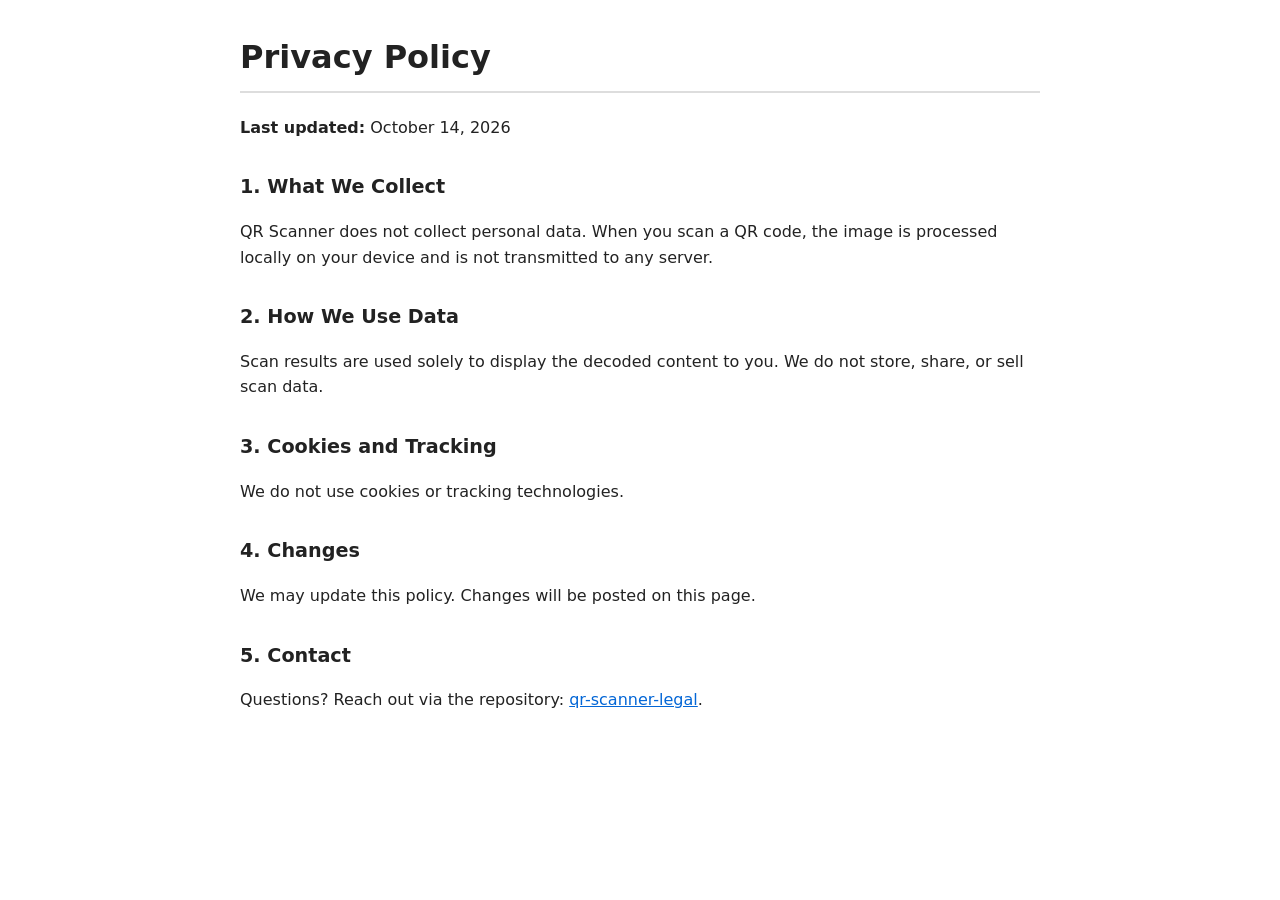
==== privacy-policy.html @ 9ddc7a07 "first commit" ====
<!DOCTYPE html>
<html lang="en">
<head>
<meta charset="UTF-8">
<meta name="viewport" content="width=device-width, initial-scale=1.0">
<title>Privacy Policy — QR Scanner</title>
<style>
  body { font-family: system-ui, sans-serif; max-width: 800px; margin: 2rem auto; padding: 0 1rem; line-height: 1.6; color: #222; }
  h1 { border-bottom: 2px solid #ddd; padding-bottom: .5rem; }
  h2 { margin-top: 2rem; font-size: 1.2rem; }
  a { color: #0366d6; }
</style>
</head>
<body>
<h1>Privacy Policy</h1>
<p><strong>Last updated:</strong> October 14, 2026</p>

<h2>1. What We Collect</h2>
<p>QR Scanner does not collect personal data. When you scan a QR code, the image is processed locally on your device and is not transmitted to any server.</p>

<h2>2. How We Use Data</h2>
<p>Scan results are used solely to display the decoded content to you. We do not store, share, or sell scan data.</p>

<h2>3. Cookies and Tracking</h2>
<p>We do not use cookies or tracking technologies.</p>

<h2>4. Changes</h2>
<p>We may update this policy. Changes will be posted on this page.</p>

<h2>5. Contact</h2>
<p>Questions? Reach out via the repository: <a href="https://github.com/SURAJ-mahamuni/qr-scanner-legal">qr-scanner-legal</a>.</p>
</body>
</html>
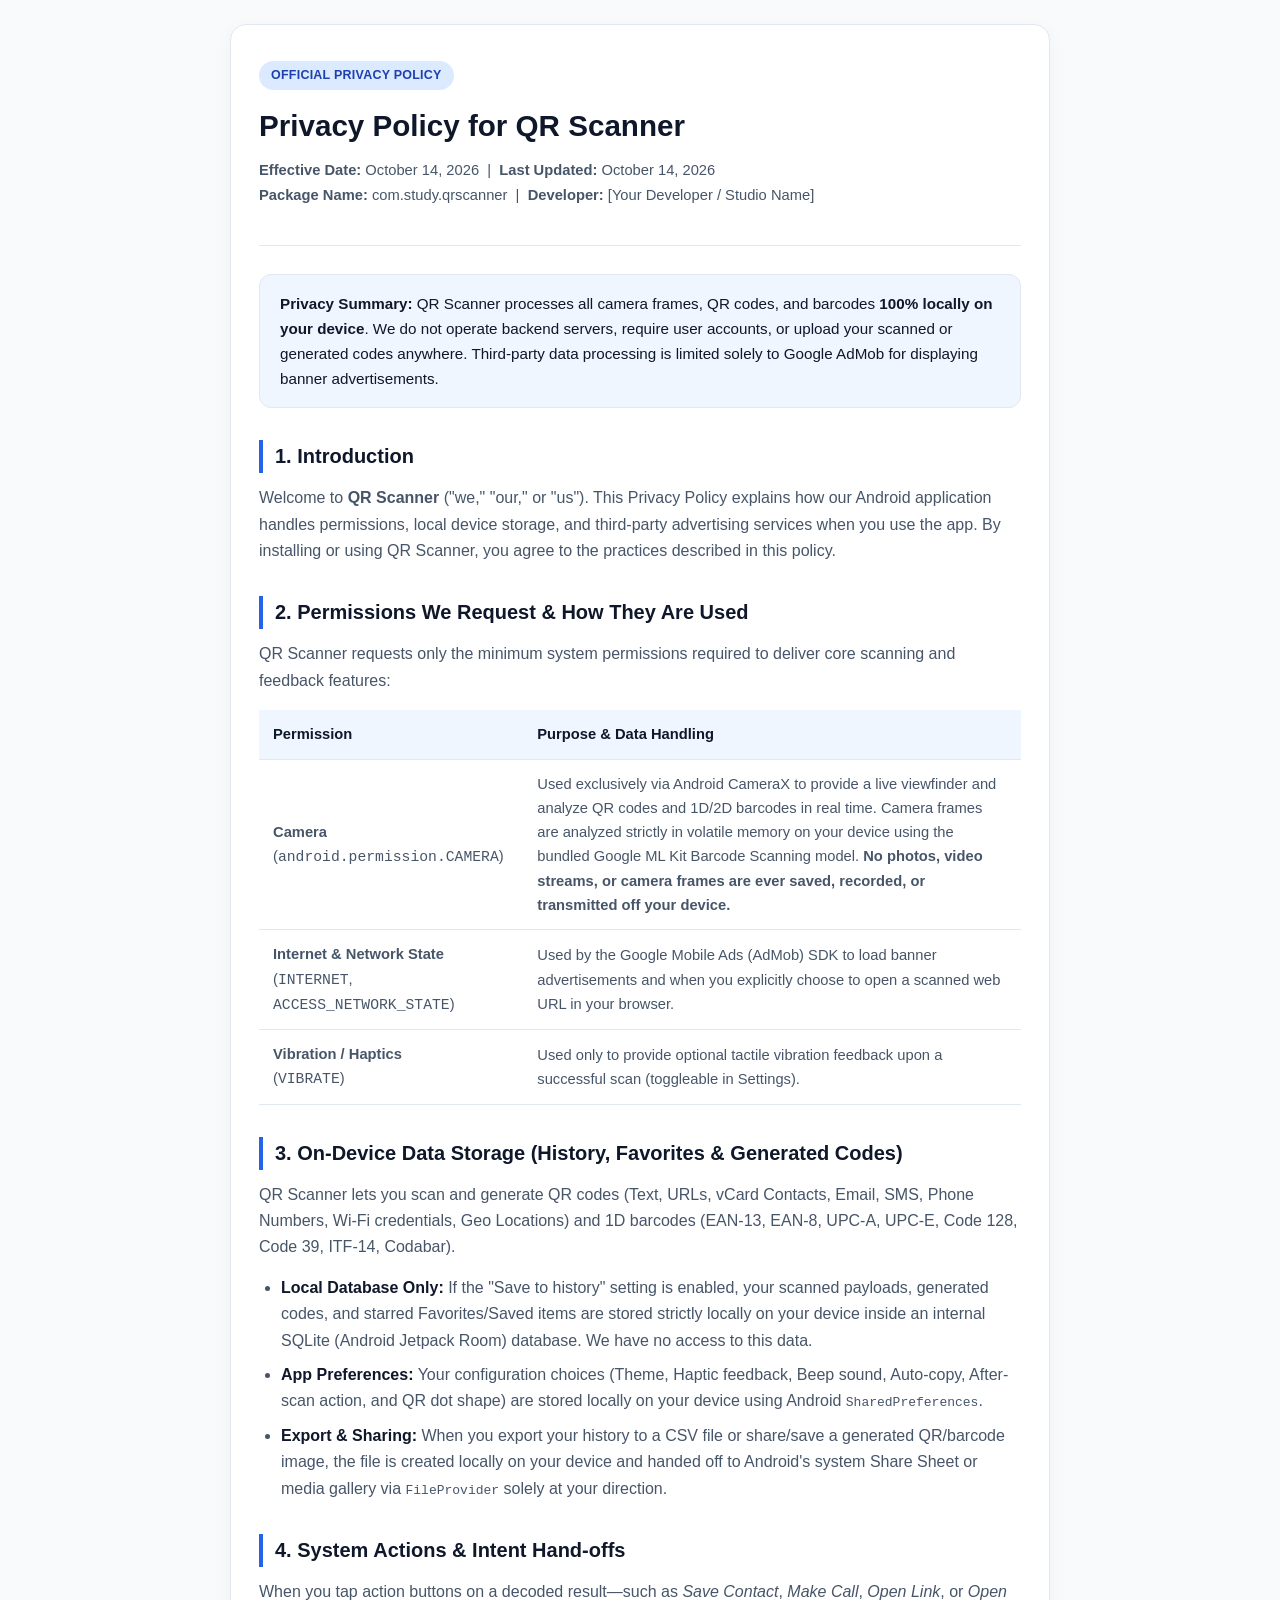
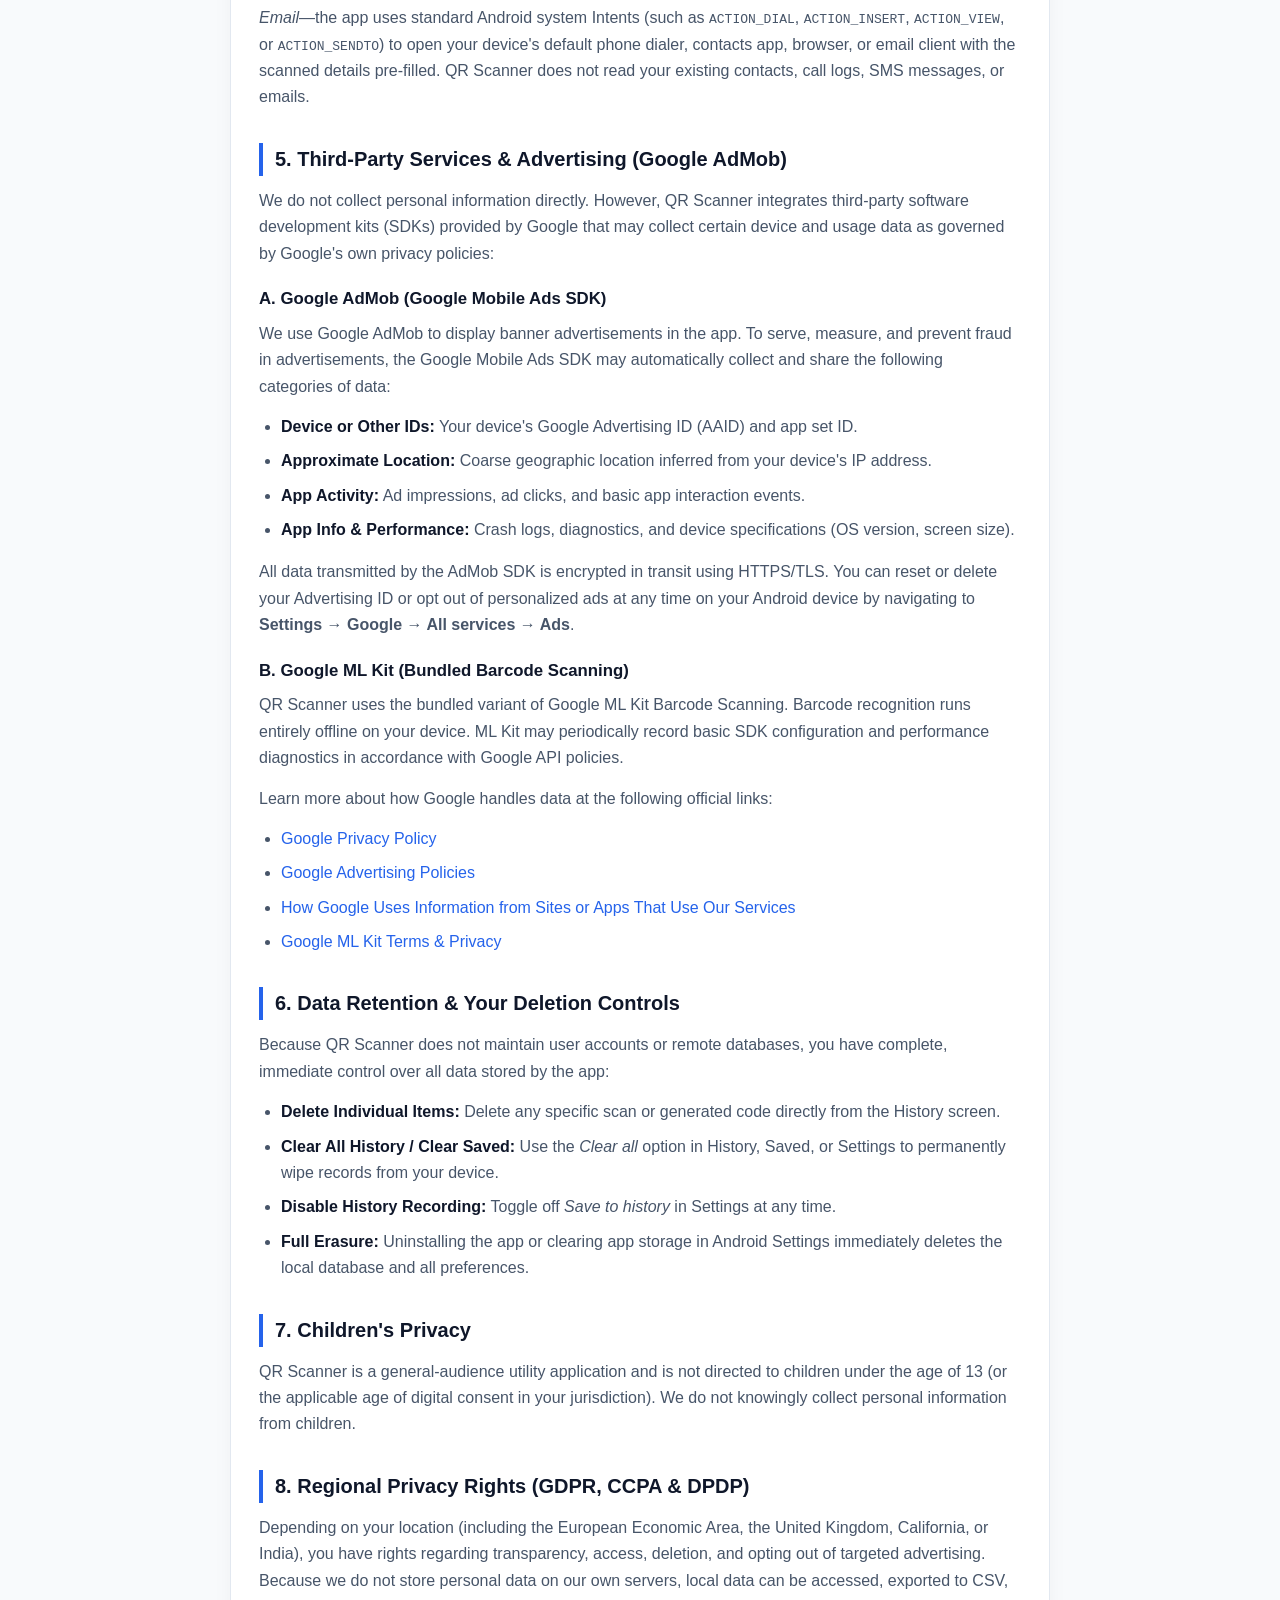
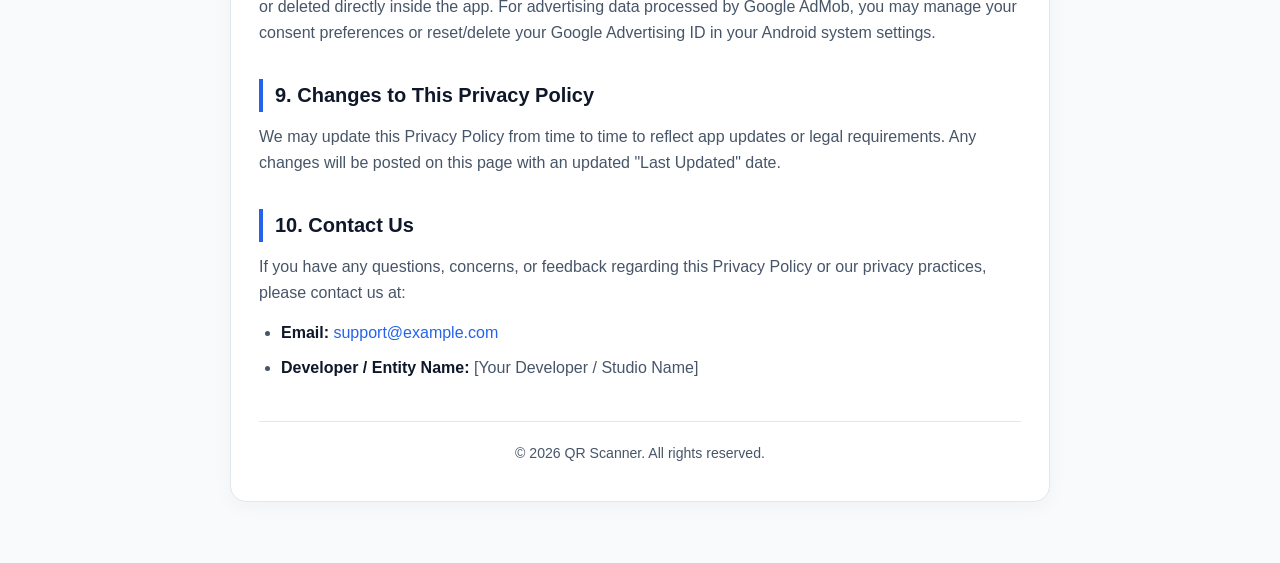
==== commit 8ba8b335: "update privacy-policy.html with full policy, styles, and disclosure tables" ====
--- a/privacy-policy.html
+++ b/privacy-policy.html
@@ -1,33 +1,391 @@
 <!DOCTYPE html>
 <html lang="en">
 <head>
-<meta charset="UTF-8">
-<meta name="viewport" content="width=device-width, initial-scale=1.0">
-<title>Privacy Policy — QR Scanner</title>
-<style>
-  body { font-family: system-ui, sans-serif; max-width: 800px; margin: 2rem auto; padding: 0 1rem; line-height: 1.6; color: #222; }
-  h1 { border-bottom: 2px solid #ddd; padding-bottom: .5rem; }
-  h2 { margin-top: 2rem; font-size: 1.2rem; }
-  a { color: #0366d6; }
-</style>
+  <meta charset="UTF-8" />
+  <meta name="viewport" content="width=device-width, initial-scale=1.0" />
+  <title>Privacy Policy — QR Scanner</title>
+  <style>
+    :root {
+      --bg-color: #f8fafc;
+      --card-bg: #ffffff;
+      --text-primary: #0f172a;
+      --text-secondary: #475569;
+      --accent-color: #2563eb;
+      --accent-bg: #eff6ff;
+      --border-color: #e2e8f0;
+      --badge-bg: #dbeafe;
+      --badge-text: #1e40af;
+    }
+
+    @media (prefers-color-scheme: dark) {
+      :root {
+        --bg-color: #0b0f19;
+        --card-bg: #111827;
+        --text-primary: #f8fafc;
+        --text-secondary: #94a3b8;
+        --accent-color: #60a5fa;
+        --accent-bg: #1e293b;
+        --border-color: #1f2937;
+        --badge-bg: #1e3a8a;
+        --badge-text: #bfdbfe;
+      }
+    }
+
+    * {
+      box-sizing: border-box;
+      margin: 0;
+      padding: 0;
+    }
+
+    body {
+      font-family: -apple-system, BlinkMacSystemFont, "Segoe UI", Roboto, Oxygen,
+        Ubuntu, Cantarell, "Helvetica Neue", sans-serif;
+      background-color: var(--bg-color);
+      color: var(--text-primary);
+      line-height: 1.65;
+      padding: 24px 16px 64px;
+    }
+
+    .container {
+      max-width: 820px;
+      margin: 0 auto;
+      background-color: var(--card-bg);
+      border: 1px solid var(--border-color);
+      border-radius: 16px;
+      padding: 36px 28px;
+      box-shadow: 0 4px 20px rgba(0, 0, 0, 0.04);
+    }
+
+    header {
+      border-bottom: 1px solid var(--border-color);
+      padding-bottom: 24px;
+      margin-bottom: 28px;
+    }
+
+    .badge {
+      display: inline-block;
+      background-color: var(--badge-bg);
+      color: var(--badge-text);
+      font-size: 0.78rem;
+      font-weight: 600;
+      padding: 4px 12px;
+      border-radius: 999px;
+      margin-bottom: 12px;
+      letter-spacing: 0.02em;
+    }
+
+    h1 {
+      font-size: 1.85rem;
+      font-weight: 700;
+      margin-bottom: 8px;
+    }
+
+    .meta {
+      color: var(--text-secondary);
+      font-size: 0.92rem;
+    }
+
+    h2 {
+      font-size: 1.25rem;
+      font-weight: 600;
+      margin-top: 32px;
+      margin-bottom: 12px;
+      color: var(--text-primary);
+      border-left: 4px solid var(--accent-color);
+      padding-left: 12px;
+    }
+
+    h3 {
+      font-size: 1.05rem;
+      font-weight: 600;
+      margin-top: 18px;
+      margin-bottom: 8px;
+    }
+
+    p {
+      color: var(--text-secondary);
+      margin-bottom: 14px;
+    }
+
+    ul {
+      margin: 0 0 16px 22px;
+      color: var(--text-secondary);
+    }
+
+    li {
+      margin-bottom: 8px;
+    }
+
+    li strong {
+      color: var(--text-primary);
+    }
+
+    .highlight-box {
+      background-color: var(--accent-bg);
+      border: 1px solid var(--border-color);
+      border-radius: 12px;
+      padding: 16px 20px;
+      margin: 20px 0;
+    }
+
+    .highlight-box p {
+      margin-bottom: 0;
+      color: var(--text-primary);
+      font-size: 0.95rem;
+    }
+
+    table {
+      width: 100%;
+      border-collapse: collapse;
+      margin: 16px 0 24px;
+      font-size: 0.92rem;
+    }
+
+    th, td {
+      text-align: left;
+      padding: 12px 14px;
+      border-bottom: 1px solid var(--border-color);
+    }
+
+    th {
+      color: var(--text-primary);
+      font-weight: 600;
+      background-color: var(--accent-bg);
+    }
+
+    td {
+      color: var(--text-secondary);
+    }
+
+    a {
+      color: var(--accent-color);
+      text-decoration: none;
+    }
+
+    a:hover {
+      text-decoration: underline;
+    }
+
+    footer {
+      margin-top: 40px;
+      padding-top: 20px;
+      border-top: 1px solid var(--border-color);
+      font-size: 0.88rem;
+      color: var(--text-secondary);
+      text-align: center;
+    }
+
+    @media (max-width: 600px) {
+      .container {
+        padding: 24px 18px;
+      }
+      h1 {
+        font-size: 1.5rem;
+      }
+      table, thead, tbody, th, td, tr {
+        display: block;
+      }
+      th {
+        display: none;
+      }
+      td {
+        padding: 8px 0;
+        border: none;
+      }
+      tr {
+        border-bottom: 1px solid var(--border-color);
+        padding: 8px 0;
+      }
+    }
+  </style>
 </head>
 <body>
-<h1>Privacy Policy</h1>
-<p><strong>Last updated:</strong> October 14, 2026</p>
-
-<h2>1. What We Collect</h2>
-<p>QR Scanner does not collect personal data. When you scan a QR code, the image is processed locally on your device and is not transmitted to any server.</p>
-
-<h2>2. How We Use Data</h2>
-<p>Scan results are used solely to display the decoded content to you. We do not store, share, or sell scan data.</p>
-
-<h2>3. Cookies and Tracking</h2>
-<p>We do not use cookies or tracking technologies.</p>
-
-<h2>4. Changes</h2>
-<p>We may update this policy. Changes will be posted on this page.</p>
-
-<h2>5. Contact</h2>
-<p>Questions? Reach out via the repository: <a href="https://github.com/SURAJ-mahamuni/qr-scanner-legal">qr-scanner-legal</a>.</p>
+  <main class="container">
+    <header>
+      <span class="badge">OFFICIAL PRIVACY POLICY</span>
+      <h1>Privacy Policy for QR Scanner</h1>
+      <p class="meta">
+        <strong>Effective Date:</strong> October 14, 2026 &nbsp;|&nbsp;
+        <strong>Last Updated:</strong> October 14, 2026<br />
+        <!-- Replace with your final package name and developer name -->
+        <strong>Package Name:</strong> com.study.qrscanner &nbsp;|&nbsp;
+        <strong>Developer:</strong> [Your Developer / Studio Name]
+      </p>
+    </header>
+
+    <div class="highlight-box">
+      <p>
+        <strong>Privacy Summary:</strong> QR Scanner processes all camera frames, QR codes, and barcodes
+        <strong>100% locally on your device</strong>. We do not operate backend servers, require user accounts,
+        or upload your scanned or generated codes anywhere. Third-party data processing is limited solely to
+        Google AdMob for displaying banner advertisements.
+      </p>
+    </div>
+
+    <h2>1. Introduction</h2>
+    <p>
+      Welcome to <strong>QR Scanner</strong> ("we," "our," or "us"). This Privacy Policy explains how our Android
+      application handles permissions, local device storage, and third-party advertising services when you use the app.
+      By installing or using QR Scanner, you agree to the practices described in this policy.
+    </p>
+
+    <h2>2. Permissions We Request &amp; How They Are Used</h2>
+    <p>
+      QR Scanner requests only the minimum system permissions required to deliver core scanning and feedback features:
+    </p>
+    <table>
+      <thead>
+        <tr>
+          <th>Permission</th>
+          <th>Purpose &amp; Data Handling</th>
+        </tr>
+      </thead>
+      <tbody>
+        <tr>
+          <td><strong>Camera</strong><br />(<code>android.permission.CAMERA</code>)</td>
+          <td>
+            Used exclusively via Android CameraX to provide a live viewfinder and analyze QR codes and 1D/2D barcodes
+            in real time. Camera frames are analyzed strictly in volatile memory on your device using the bundled
+            Google ML Kit Barcode Scanning model. <strong>No photos, video streams, or camera frames are ever saved,
+            recorded, or transmitted off your device.</strong>
+          </td>
+        </tr>
+        <tr>
+          <td><strong>Internet &amp; Network State</strong><br />(<code>INTERNET</code>, <code>ACCESS_NETWORK_STATE</code>)</td>
+          <td>
+            Used by the Google Mobile Ads (AdMob) SDK to load banner advertisements and when you explicitly choose
+            to open a scanned web URL in your browser.
+          </td>
+        </tr>
+        <tr>
+          <td><strong>Vibration / Haptics</strong><br />(<code>VIBRATE</code>)</td>
+          <td>
+            Used only to provide optional tactile vibration feedback upon a successful scan (toggleable in Settings).
+          </td>
+        </tr>
+      </tbody>
+    </table>
+
+    <h2>3. On-Device Data Storage (History, Favorites &amp; Generated Codes)</h2>
+    <p>
+      QR Scanner lets you scan and generate QR codes (Text, URLs, vCard Contacts, Email, SMS, Phone Numbers, Wi-Fi
+      credentials, Geo Locations) and 1D barcodes (EAN-13, EAN-8, UPC-A, UPC-E, Code 128, Code 39, ITF-14, Codabar).
+    </p>
+    <ul>
+      <li>
+        <strong>Local Database Only:</strong> If the "Save to history" setting is enabled, your scanned payloads,
+        generated codes, and starred Favorites/Saved items are stored strictly locally on your device inside an
+        internal SQLite (Android Jetpack Room) database. We have no access to this data.
+      </li>
+      <li>
+        <strong>App Preferences:</strong> Your configuration choices (Theme, Haptic feedback, Beep sound, Auto-copy,
+        After-scan action, and QR dot shape) are stored locally on your device using Android
+        <code>SharedPreferences</code>.
+      </li>
+      <li>
+        <strong>Export &amp; Sharing:</strong> When you export your history to a CSV file or share/save a generated
+        QR/barcode image, the file is created locally on your device and handed off to Android's system Share Sheet
+        or media gallery via <code>FileProvider</code> solely at your direction.
+      </li>
+    </ul>
+
+    <h2>4. System Actions &amp; Intent Hand-offs</h2>
+    <p>
+      When you tap action buttons on a decoded result—such as <em>Save Contact</em>, <em>Make Call</em>,
+      <em>Open Link</em>, or <em>Open Email</em>—the app uses standard Android system Intents
+      (such as <code>ACTION_DIAL</code>, <code>ACTION_INSERT</code>, <code>ACTION_VIEW</code>, or
+      <code>ACTION_SENDTO</code>) to open your device's default phone dialer, contacts app, browser, or email client
+      with the scanned details pre-filled. QR Scanner does not read your existing contacts, call logs, SMS messages,
+      or emails.
+    </p>
+
+    <h2>5. Third-Party Services &amp; Advertising (Google AdMob)</h2>
+    <p>
+      We do not collect personal information directly. However, QR Scanner integrates third-party software development
+      kits (SDKs) provided by Google that may collect certain device and usage data as governed by Google's own privacy
+      policies:
+    </p>
+    <h3>A. Google AdMob (Google Mobile Ads SDK)</h3>
+    <p>
+      We use Google AdMob to display banner advertisements in the app. To serve, measure, and prevent fraud in
+      advertisements, the Google Mobile Ads SDK may automatically collect and share the following categories of data:
+    </p>
+    <ul>
+      <li><strong>Device or Other IDs:</strong> Your device's Google Advertising ID (AAID) and app set ID.</li>
+      <li><strong>Approximate Location:</strong> Coarse geographic location inferred from your device's IP address.</li>
+      <li><strong>App Activity:</strong> Ad impressions, ad clicks, and basic app interaction events.</li>
+      <li><strong>App Info &amp; Performance:</strong> Crash logs, diagnostics, and device specifications (OS version, screen size).</li>
+    </ul>
+    <p>
+      All data transmitted by the AdMob SDK is encrypted in transit using HTTPS/TLS. You can reset or delete your
+      Advertising ID or opt out of personalized ads at any time on your Android device by navigating to
+      <strong>Settings &rarr; Google &rarr; All services &rarr; Ads</strong>.
+    </p>
+
+    <h3>B. Google ML Kit (Bundled Barcode Scanning)</h3>
+    <p>
+      QR Scanner uses the bundled variant of Google ML Kit Barcode Scanning. Barcode recognition runs entirely offline
+      on your device. ML Kit may periodically record basic SDK configuration and performance diagnostics in accordance
+      with Google API policies.
+    </p>
+    <p>
+      Learn more about how Google handles data at the following official links:
+    </p>
+    <ul>
+      <li><a href="https://policies.google.com/privacy" target="_blank" rel="noopener noreferrer">Google Privacy Policy</a></li>
+      <li><a href="https://policies.google.com/technologies/ads" target="_blank" rel="noopener noreferrer">Google Advertising Policies</a></li>
+      <li><a href="https://policies.google.com/technologies/partner-sites" target="_blank" rel="noopener noreferrer">How Google Uses Information from Sites or Apps That Use Our Services</a></li>
+      <li><a href="https://developers.google.com/ml-kit/terms" target="_blank" rel="noopener noreferrer">Google ML Kit Terms &amp; Privacy</a></li>
+    </ul>
+
+    <h2>6. Data Retention &amp; Your Deletion Controls</h2>
+    <p>
+      Because QR Scanner does not maintain user accounts or remote databases, you have complete, immediate control
+      over all data stored by the app:
+    </p>
+    <ul>
+      <li><strong>Delete Individual Items:</strong> Delete any specific scan or generated code directly from the History screen.</li>
+      <li><strong>Clear All History / Clear Saved:</strong> Use the <em>Clear all</em> option in History, Saved, or Settings to permanently wipe records from your device.</li>
+      <li><strong>Disable History Recording:</strong> Toggle off <em>Save to history</em> in Settings at any time.</li>
+      <li><strong>Full Erasure:</strong> Uninstalling the app or clearing app storage in Android Settings immediately deletes the local database and all preferences.</li>
+    </ul>
+
+    <h2>7. Children's Privacy</h2>
+    <p>
+      QR Scanner is a general-audience utility application and is not directed to children under the age of 13 (or the
+      applicable age of digital consent in your jurisdiction). We do not knowingly collect personal information from
+      children.
+    </p>
+
+    <h2>8. Regional Privacy Rights (GDPR, CCPA &amp; DPDP)</h2>
+    <p>
+      Depending on your location (including the European Economic Area, the United Kingdom, California, or India), you
+      have rights regarding transparency, access, deletion, and opting out of targeted advertising. Because we do not
+      store personal data on our own servers, local data can be accessed, exported to CSV, or deleted directly inside
+      the app. For advertising data processed by Google AdMob, you may manage your consent preferences or reset/delete
+      your Google Advertising ID in your Android system settings.
+    </p>
+
+    <h2>9. Changes to This Privacy Policy</h2>
+    <p>
+      We may update this Privacy Policy from time to time to reflect app updates or legal requirements. Any changes
+      will be posted on this page with an updated "Last Updated" date.
+    </p>
+
+    <h2>10. Contact Us</h2>
+    <p>
+      If you have any questions, concerns, or feedback regarding this Privacy Policy or our privacy practices, please
+      contact us at:
+    </p>
+    <ul>
+      <!-- Replace with your real support email before publishing -->
+      <li><strong>Email:</strong> <a href="mailto:support@example.com">support@example.com</a></li>
+      <li><strong>Developer / Entity Name:</strong> [Your Developer / Studio Name]</li>
+    </ul>
+
+    <footer>
+      &copy; 2026 QR Scanner. All rights reserved.
+    </footer>
+  </main>
 </body>
-</html>
+</html>
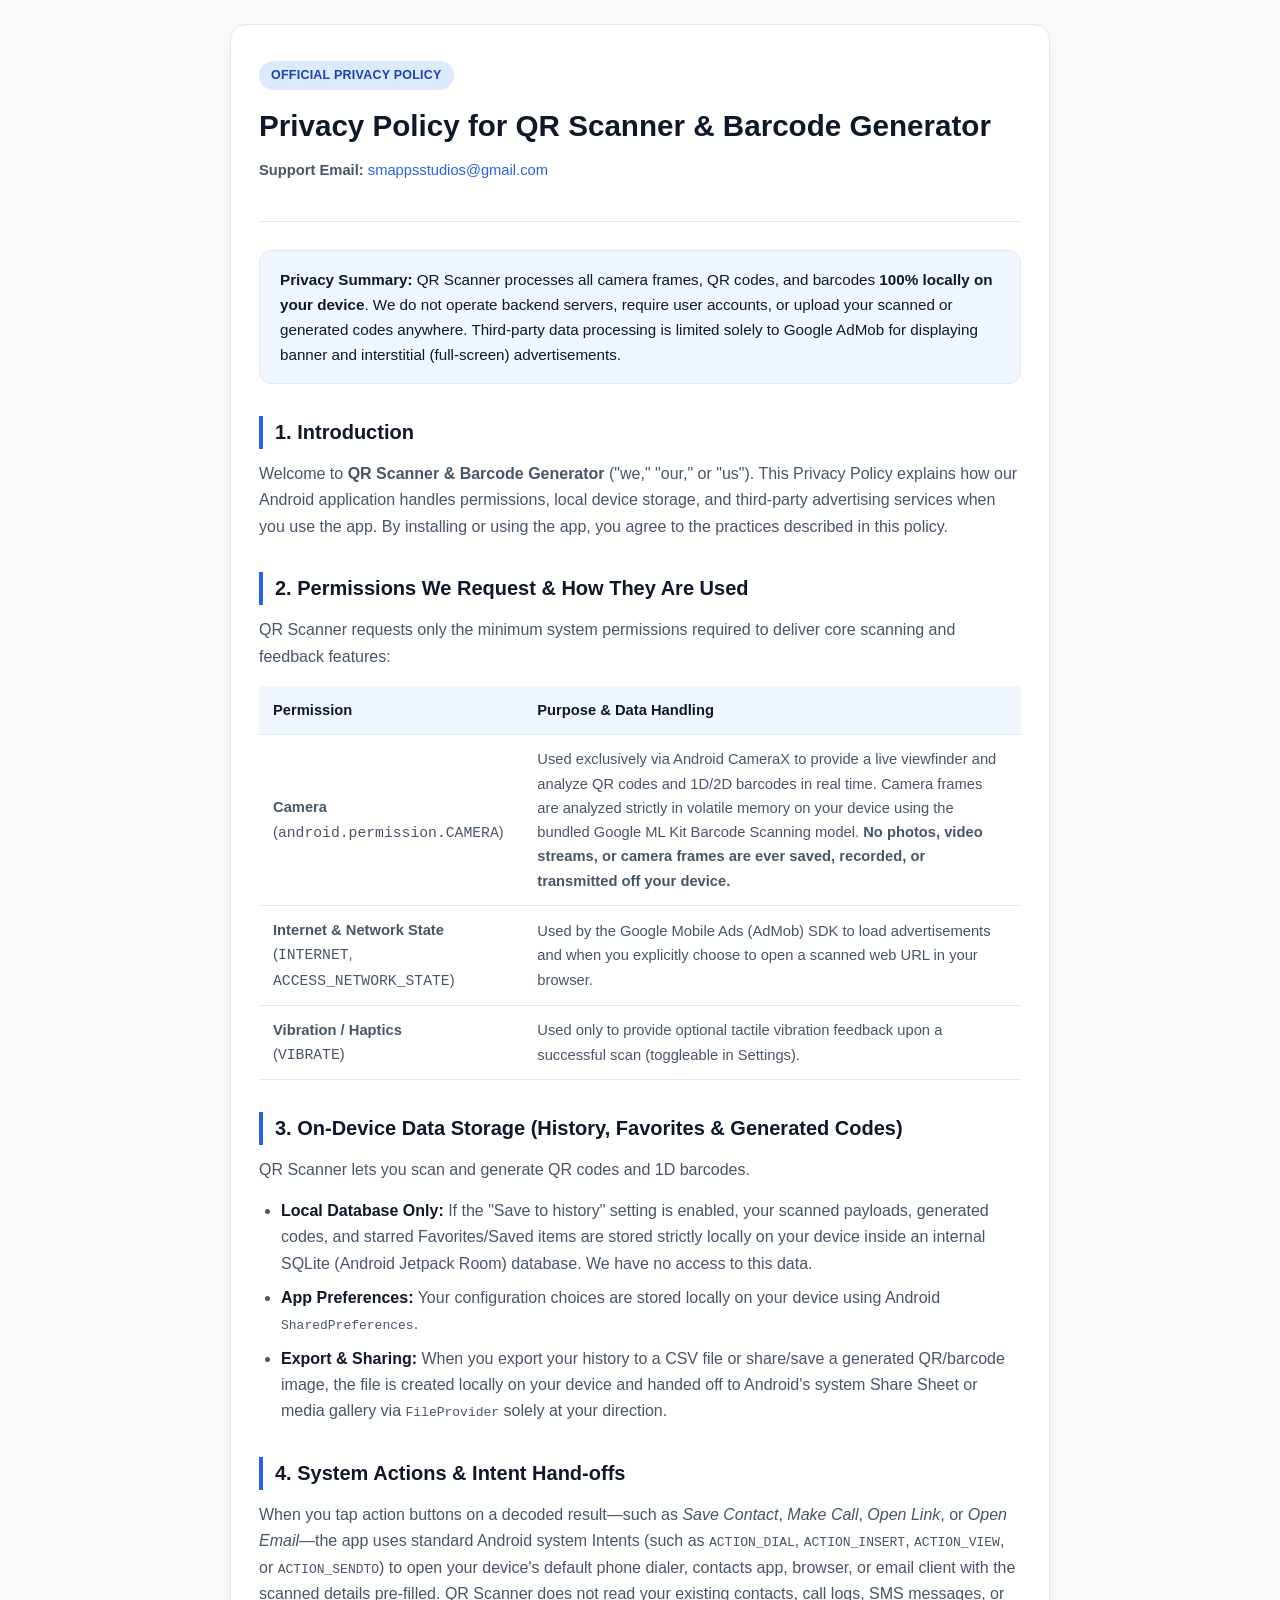
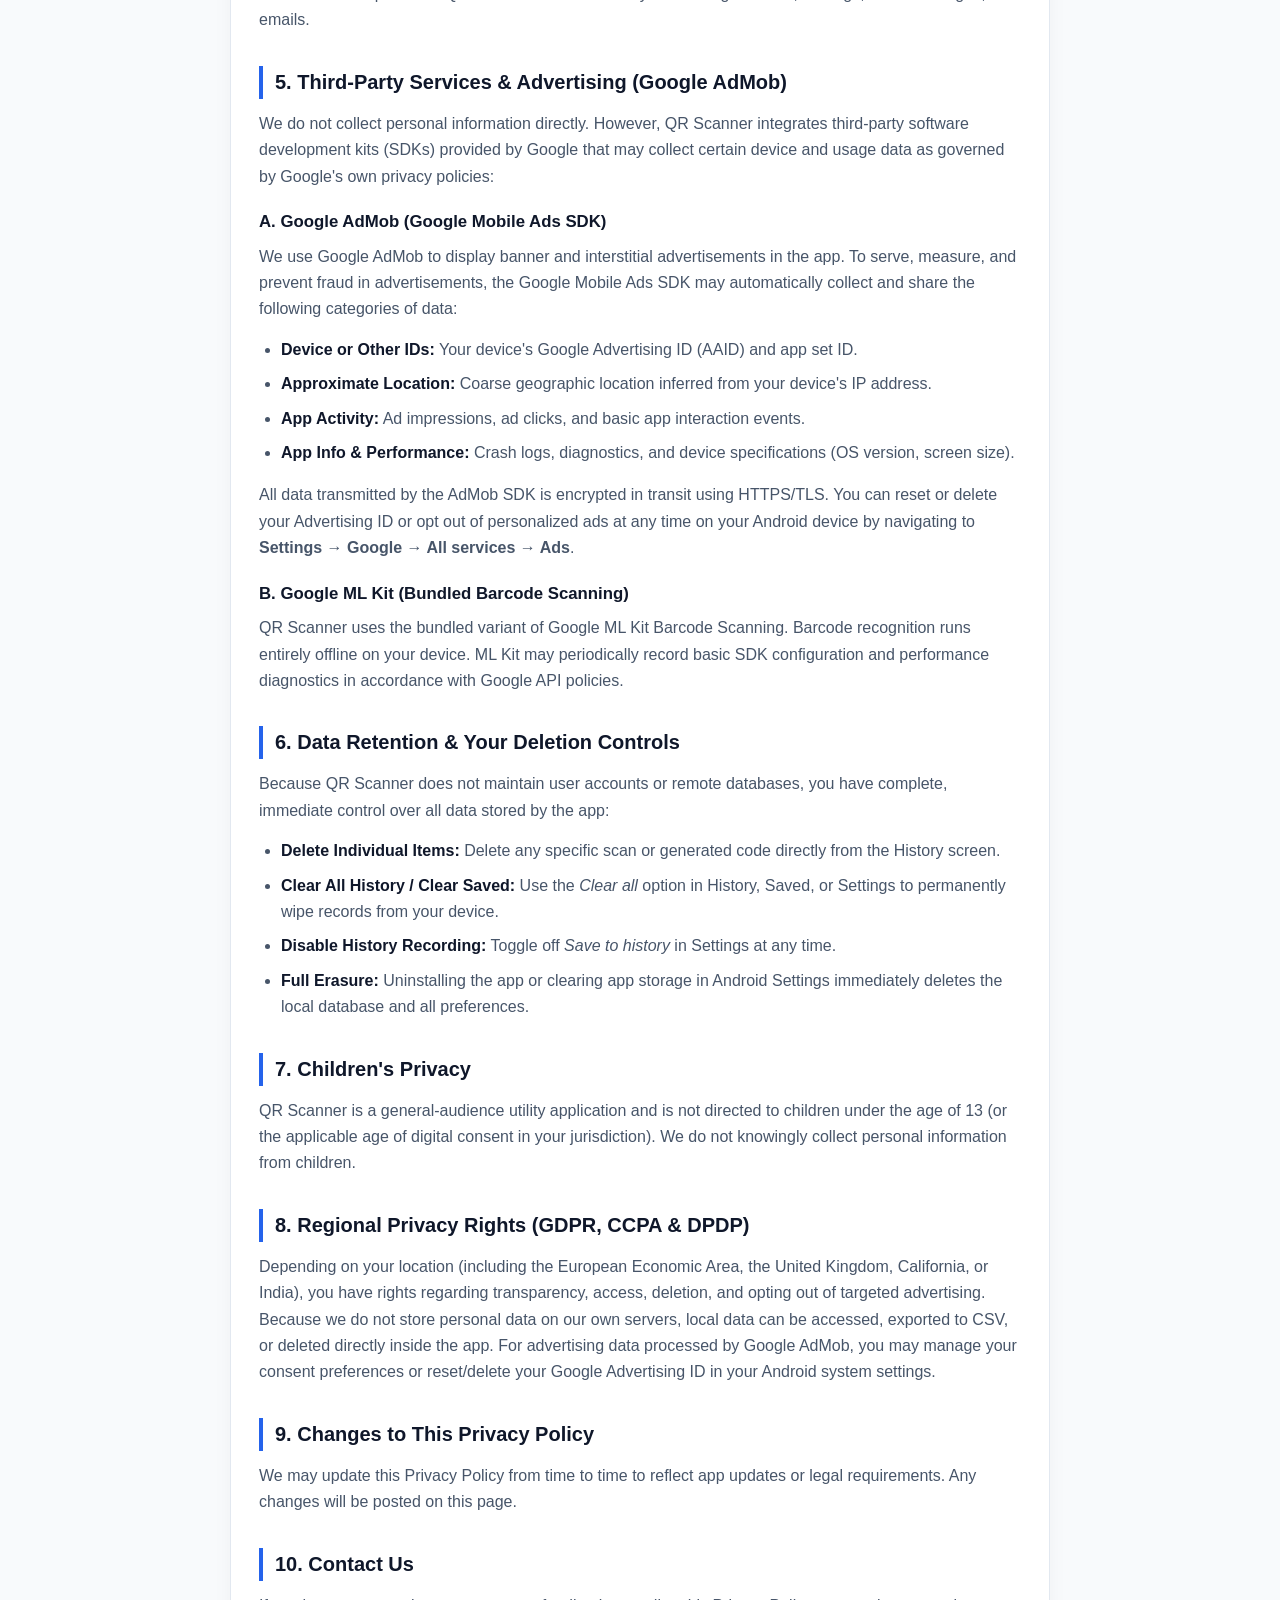
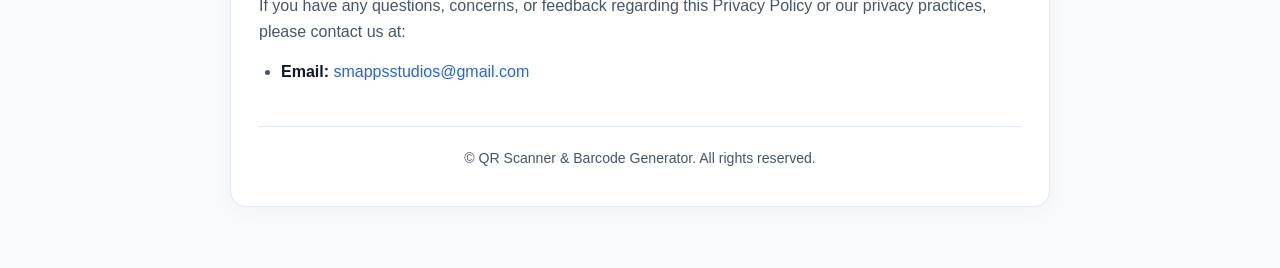
==== commit 84347732: "Update privacy-policy.html" ====
--- a/privacy-policy.html
+++ b/privacy-policy.html
@@ -3,7 +3,7 @@
 <head>
   <meta charset="UTF-8" />
   <meta name="viewport" content="width=device-width, initial-scale=1.0" />
-  <title>Privacy Policy — QR Scanner</title>
+  <title>Privacy Policy — QR Scanner & Barcode Generator</title>
   <style>
     :root {
       --bg-color: #f8fafc;
@@ -203,13 +203,9 @@
   <main class="container">
     <header>
       <span class="badge">OFFICIAL PRIVACY POLICY</span>
-      <h1>Privacy Policy for QR Scanner</h1>
+      <h1>Privacy Policy for QR Scanner & Barcode Generator</h1>
       <p class="meta">
-        <strong>Effective Date:</strong> October 14, 2026 &nbsp;|&nbsp;
-        <strong>Last Updated:</strong> October 14, 2026<br />
-        <!-- Replace with your final package name and developer name -->
-        <strong>Package Name:</strong> com.study.qrscanner &nbsp;|&nbsp;
-        <strong>Developer:</strong> [Your Developer / Studio Name]
+        <strong>Support Email:</strong> <a href="mailto:smappsstudios@gmail.com">smappsstudios@gmail.com</a>
       </p>
     </header>
 
@@ -218,15 +214,15 @@
         <strong>Privacy Summary:</strong> QR Scanner processes all camera frames, QR codes, and barcodes
         <strong>100% locally on your device</strong>. We do not operate backend servers, require user accounts,
         or upload your scanned or generated codes anywhere. Third-party data processing is limited solely to
-        Google AdMob for displaying banner advertisements.
+        Google AdMob for displaying banner and interstitial (full-screen) advertisements.
       </p>
     </div>
 
     <h2>1. Introduction</h2>
     <p>
-      Welcome to <strong>QR Scanner</strong> ("we," "our," or "us"). This Privacy Policy explains how our Android
+      Welcome to <strong>QR Scanner & Barcode Generator</strong> ("we," "our," or "us"). This Privacy Policy explains how our Android
       application handles permissions, local device storage, and third-party advertising services when you use the app.
-      By installing or using QR Scanner, you agree to the practices described in this policy.
+      By installing or using the app, you agree to the practices described in this policy.
     </p>
 
     <h2>2. Permissions We Request &amp; How They Are Used</h2>
@@ -253,7 +249,7 @@
         <tr>
           <td><strong>Internet &amp; Network State</strong><br />(<code>INTERNET</code>, <code>ACCESS_NETWORK_STATE</code>)</td>
           <td>
-            Used by the Google Mobile Ads (AdMob) SDK to load banner advertisements and when you explicitly choose
+            Used by the Google Mobile Ads (AdMob) SDK to load advertisements and when you explicitly choose
             to open a scanned web URL in your browser.
           </td>
         </tr>
@@ -268,8 +264,7 @@
 
     <h2>3. On-Device Data Storage (History, Favorites &amp; Generated Codes)</h2>
     <p>
-      QR Scanner lets you scan and generate QR codes (Text, URLs, vCard Contacts, Email, SMS, Phone Numbers, Wi-Fi
-      credentials, Geo Locations) and 1D barcodes (EAN-13, EAN-8, UPC-A, UPC-E, Code 128, Code 39, ITF-14, Codabar).
+      QR Scanner lets you scan and generate QR codes and 1D barcodes.
     </p>
     <ul>
       <li>
@@ -278,8 +273,7 @@
         internal SQLite (Android Jetpack Room) database. We have no access to this data.
       </li>
       <li>
-        <strong>App Preferences:</strong> Your configuration choices (Theme, Haptic feedback, Beep sound, Auto-copy,
-        After-scan action, and QR dot shape) are stored locally on your device using Android
+        <strong>App Preferences:</strong> Your configuration choices are stored locally on your device using Android
         <code>SharedPreferences</code>.
       </li>
       <li>
@@ -307,7 +301,7 @@
     </p>
     <h3>A. Google AdMob (Google Mobile Ads SDK)</h3>
     <p>
-      We use Google AdMob to display banner advertisements in the app. To serve, measure, and prevent fraud in
+      We use Google AdMob to display banner and interstitial advertisements in the app. To serve, measure, and prevent fraud in
       advertisements, the Google Mobile Ads SDK may automatically collect and share the following categories of data:
     </p>
     <ul>
@@ -328,15 +322,6 @@
       on your device. ML Kit may periodically record basic SDK configuration and performance diagnostics in accordance
       with Google API policies.
     </p>
-    <p>
-      Learn more about how Google handles data at the following official links:
-    </p>
-    <ul>
-      <li><a href="https://policies.google.com/privacy" target="_blank" rel="noopener noreferrer">Google Privacy Policy</a></li>
-      <li><a href="https://policies.google.com/technologies/ads" target="_blank" rel="noopener noreferrer">Google Advertising Policies</a></li>
-      <li><a href="https://policies.google.com/technologies/partner-sites" target="_blank" rel="noopener noreferrer">How Google Uses Information from Sites or Apps That Use Our Services</a></li>
-      <li><a href="https://developers.google.com/ml-kit/terms" target="_blank" rel="noopener noreferrer">Google ML Kit Terms &amp; Privacy</a></li>
-    </ul>
 
     <h2>6. Data Retention &amp; Your Deletion Controls</h2>
     <p>
@@ -369,7 +354,7 @@
     <h2>9. Changes to This Privacy Policy</h2>
     <p>
       We may update this Privacy Policy from time to time to reflect app updates or legal requirements. Any changes
-      will be posted on this page with an updated "Last Updated" date.
+      will be posted on this page.
     </p>
 
     <h2>10. Contact Us</h2>
@@ -378,14 +363,12 @@
       contact us at:
     </p>
     <ul>
-      <!-- Replace with your real support email before publishing -->
-      <li><strong>Email:</strong> <a href="mailto:support@example.com">support@example.com</a></li>
-      <li><strong>Developer / Entity Name:</strong> [Your Developer / Studio Name]</li>
+      <li><strong>Email:</strong> <a href="mailto:smappsstudios@gmail.com">smappsstudios@gmail.com</a></li>
     </ul>
 
     <footer>
-      &copy; 2026 QR Scanner. All rights reserved.
+      &copy; QR Scanner &amp; Barcode Generator. All rights reserved.
     </footer>
   </main>
 </body>
-</html>+</html>
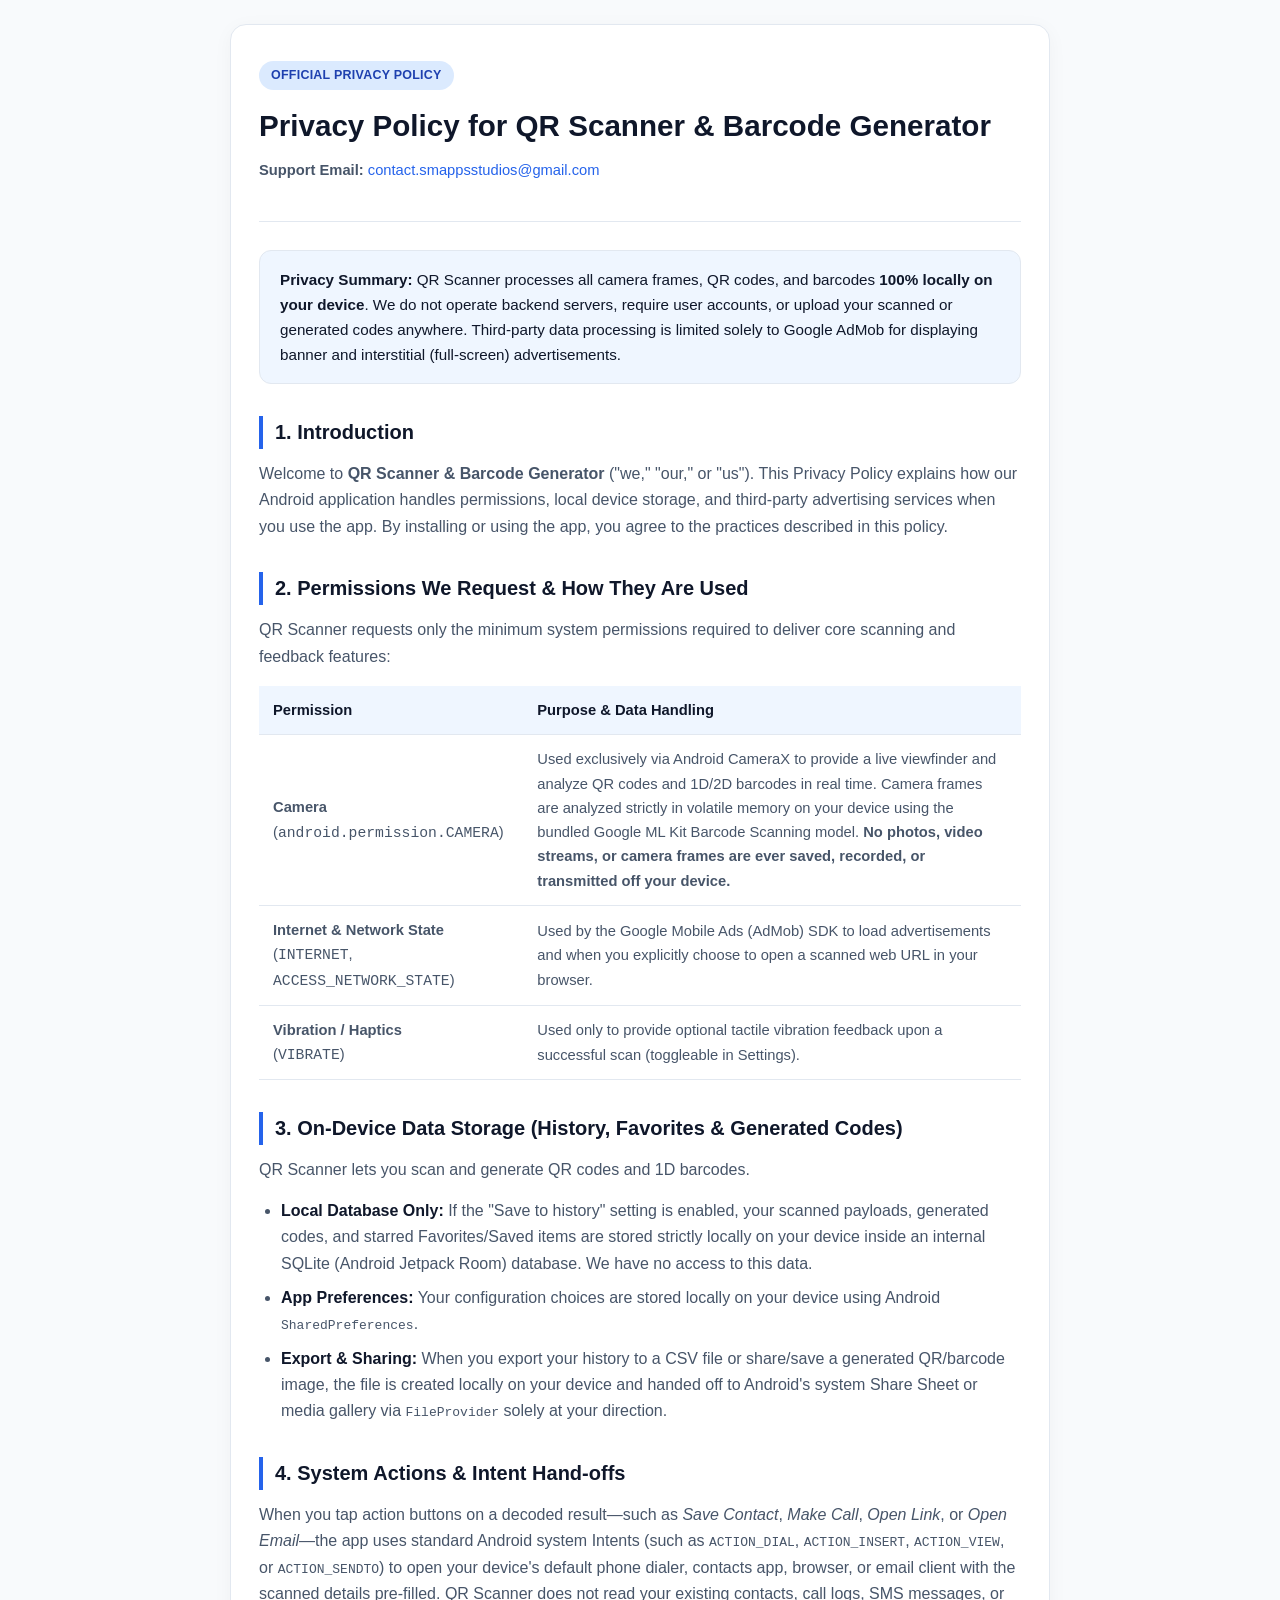
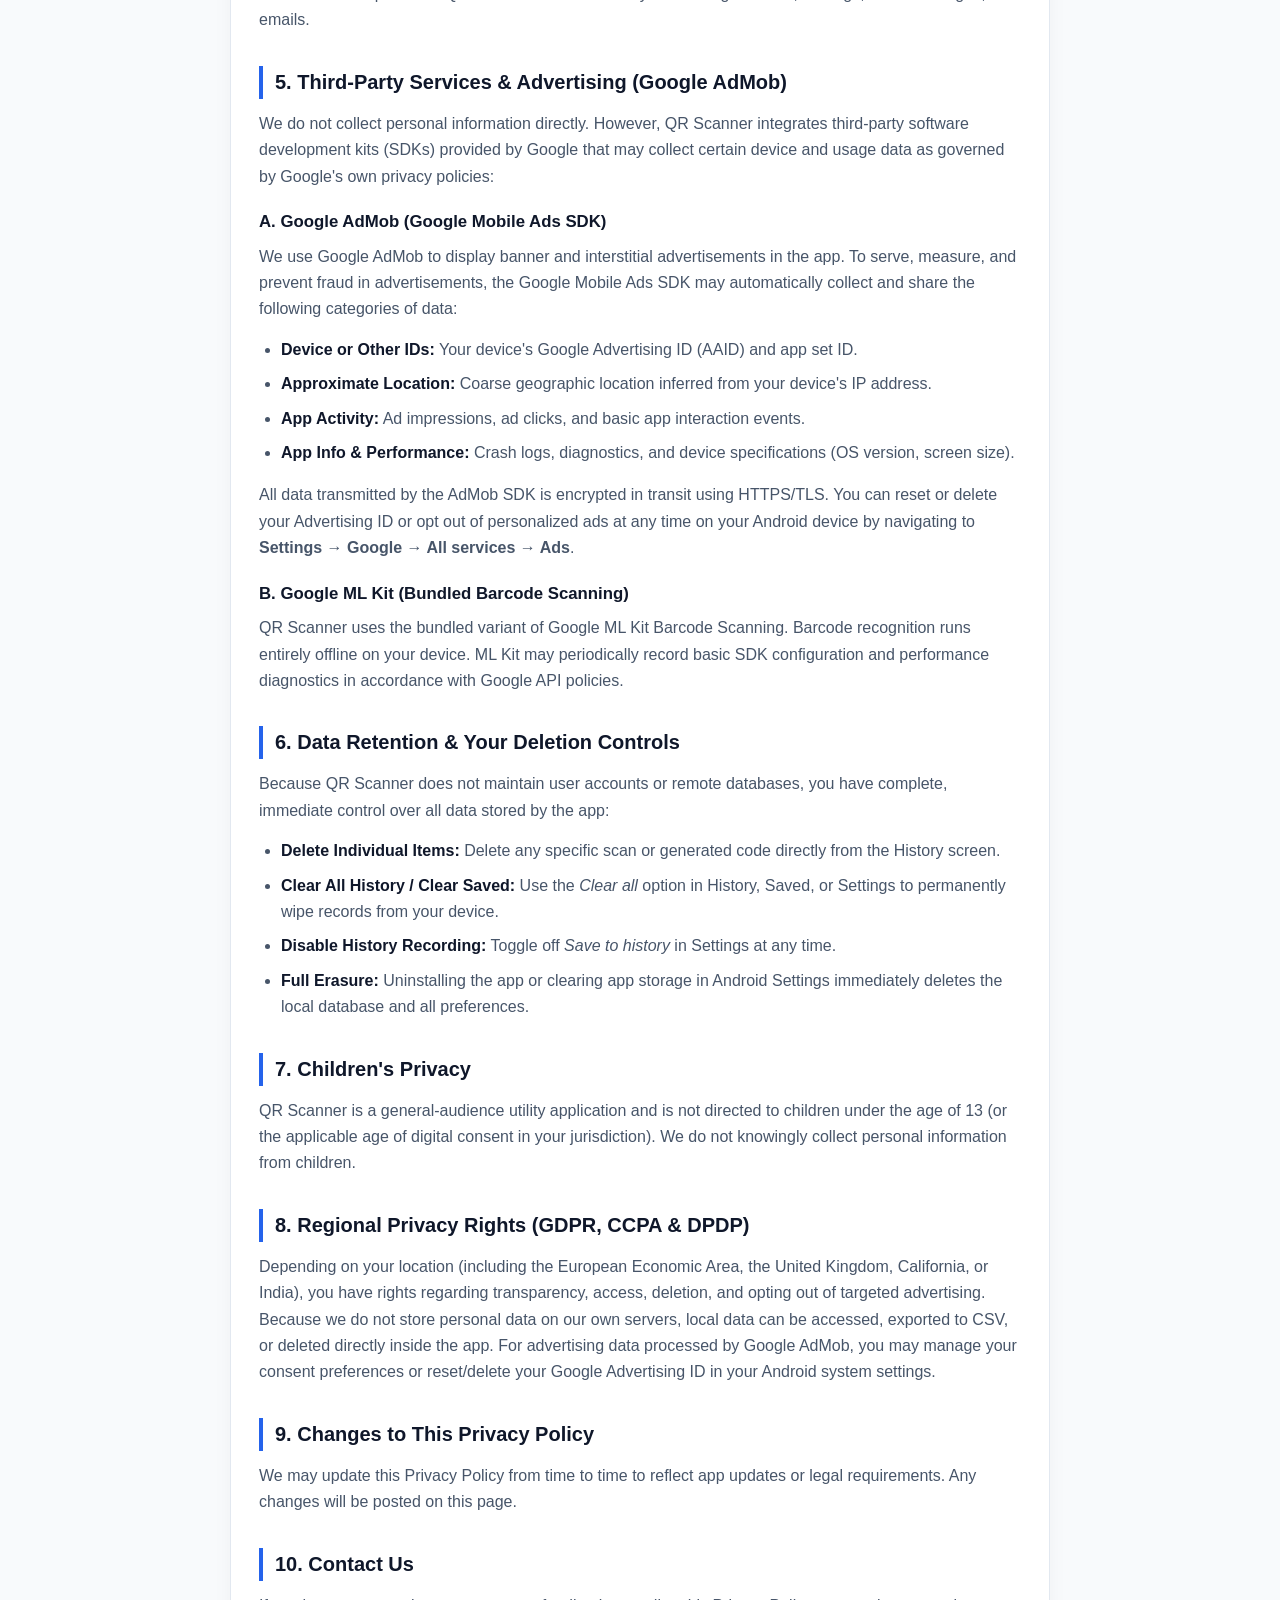
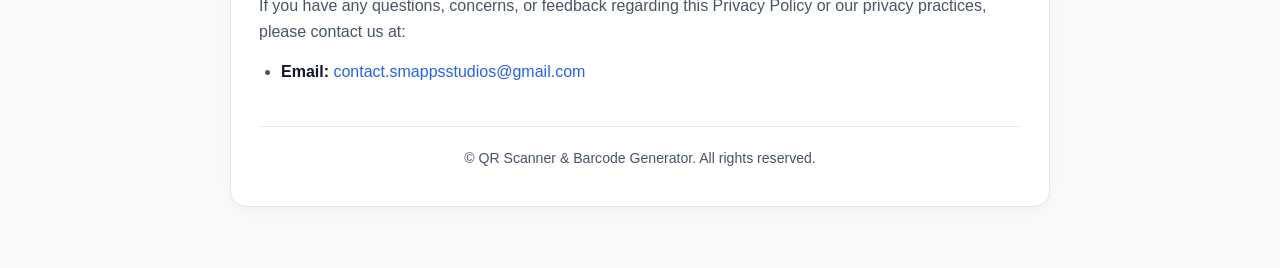
==== commit 472f647a: "Update privacy-policy.html and terms-of-service.html" ====
--- a/privacy-policy.html
+++ b/privacy-policy.html
@@ -205,7 +205,7 @@
       <span class="badge">OFFICIAL PRIVACY POLICY</span>
       <h1>Privacy Policy for QR Scanner & Barcode Generator</h1>
       <p class="meta">
-        <strong>Support Email:</strong> <a href="mailto:smappsstudios@gmail.com">smappsstudios@gmail.com</a>
+        <strong>Support Email:</strong> <a href="mailto:contact.smappsstudios@gmail.com">contact.smappsstudios@gmail.com</a>
       </p>
     </header>
 
@@ -363,7 +363,7 @@
       contact us at:
     </p>
     <ul>
-      <li><strong>Email:</strong> <a href="mailto:smappsstudios@gmail.com">smappsstudios@gmail.com</a></li>
+      <li><strong>Email:</strong> <a href="mailto:contact.smappsstudios@gmail.com">contact.smappsstudios@gmail.com</a></li>
     </ul>
 
     <footer>
